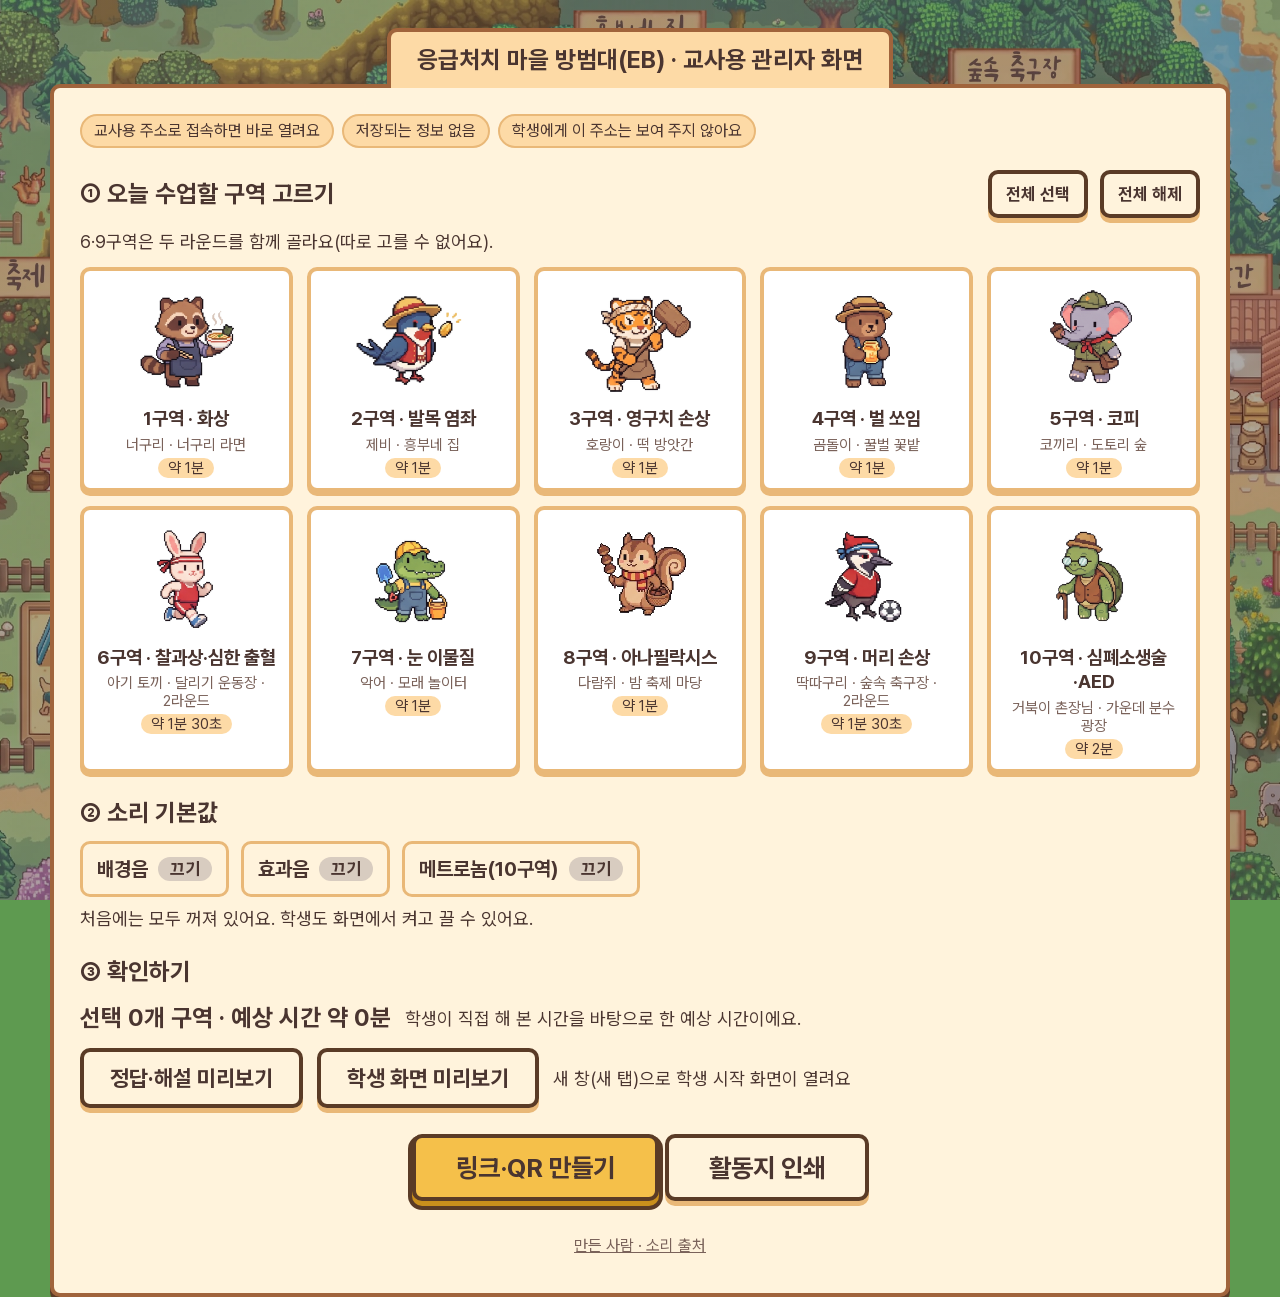
==== teacher.html @ 8a4fda2e "활동지 인쇄를 새 창에서 열도록 변경 (빈 종이로 인쇄되는 문제 수정) Co-Authored-By: Claude Opus 5.5 <noreply@anthropic.com> Clau" ====
<!doctype html>
<html lang="ko">
<head>
<meta charset="utf-8">
<meta name="viewport" content="width=device-width, initial-scale=1">
<meta name="robots" content="noindex">
<title>응급처치 마을 방범대(EB) · 교사용 관리자 화면</title>
<link rel="stylesheet" href="css/pretendard.css">
<link rel="stylesheet" href="css/common.css">
</head>
<body class="teacher-page">
<div class="teacher-wrap">
  <div class="tab-title" id="pageTitle"></div>

  <!-- 화면 1: 구역 고르기 -->
  <main class="panel teacher-panel" id="setupView">
    <div class="intro-chips" id="introChips"></div>

    <section class="section">
      <div class="section-head">
        <h2 id="zoneHead"></h2>
        <span class="grow"></span>
        <button class="btn small secondary" id="selectAll"></button>
        <button class="btn small secondary" id="clearAll"></button>
      </div>
      <p class="note" id="zoneNote" style="margin:0 0 12px"></p>
      <div class="zone-grid" id="zoneGrid"></div>
    </section>

    <section class="section">
      <div class="section-head"><h2 id="soundHead"></h2></div>
      <div class="sound-row" id="soundRow"></div>
      <p class="note" id="soundNote" style="margin:8px 0 0"></p>
    </section>

    <section class="section">
      <div class="section-head"><h2 id="checkHead"></h2></div>
      <div class="summary-box">
        <span class="big" id="summary"></span>
        <span class="note" id="timeNote"></span>
      </div>
      <div class="summary-box" style="margin-top:12px">
        <button class="btn secondary" id="answerBtn"></button>
        <button class="btn secondary" id="previewBtn"></button>
        <span class="note" id="previewNote"></span>
      </div>
    </section>

    <div class="make-row"><button class="btn" id="makeBtn"></button> <button class="btn secondary" id="sheetBtn"></button></div>
    <div class="sticky-make" id="stickyBar"><div class="sum" id="stickySum"></div><button class="btn" id="stickyMake"></button></div>
    <button class="credits-link" id="creditsBtn"></button>
  </main>

  <!-- 화면 2: 학생용 링크와 QR -->
  <main class="panel teacher-panel" id="qrView" hidden>
    <h2 id="qrTitle" style="text-align:center"></h2>
    <p class="note" id="qrGuide" style="text-align:center;margin:0 0 16px"></p>
    <div class="qr-layout">
      <div class="qr-box"><canvas id="qrCanvas" aria-label="학생용 QR 코드"></canvas></div>
      <div class="qr-side">
        <div class="panel sign" style="box-shadow:none">
          <b id="qrSettingsHead"></b>
          <div id="qrSettings" style="margin-top:4px"></div>
        </div>
        <div class="link-text" id="linkText"></div>
        <div class="btn-col">
          <button class="btn" id="copyBtn"></button>
          <button class="btn" id="bigBtn"></button>
          <button class="btn secondary" id="saveBtn"></button>
          <button class="btn secondary" id="backBtn"></button>
        </div>
        <div class="note" id="qrNote"></div>
      </div>
    </div>
    <button class="credits-link" id="creditsBtn2"></button>
  </main>
</div>

<script src="content.js"></script>
<script src="js/common.js"></script>
<script src="js/qrcode.js"></script>
<script src="js/worksheet.js?v=20261106b"></script>
<script src="js/teacher.js"></script>
</body>
</html>
---- css/pretendard.css ----
/* 프리텐다드 글꼴 (v1.3.9, SIL Open Font License – assets/fonts/Pretendard-LICENSE-OFL.txt)
   교사용 화면과 활동지에서 씁니다. 학생 게임 화면은 갈무리(css/fonts.css) 그대로입니다.
   사이트 안에 글꼴 파일을 함께 넣어 두어, 학교망에서 글꼴 사이트가 막혀도 그대로 보입니다.
   가변 글꼴이라 파일 하나로 Thin(100)~Bold(700) 굵기를 모두 쓸 수 있습니다. */
@font-face { font-family: "Pretendard Variable"; font-weight: 45 920; font-style: normal; font-display: swap; src: url('../assets/fonts/PretendardVariable.woff2') format('woff2'); }
---- css/common.css ----
/* =====================================================================
   응급처치 마을 방범대(EB) – 공통 디자인 (common.css)
   모든 화면(학생·교사)이 이 파일 하나를 함께 씁니다.
   화면마다 색·글꼴·버튼을 따로 만들지 않고, 여기 있는 것만 씁니다.
   색은 지도(map) 그림의 표지판·나무·잔디 색에서 뽑았습니다.
   글꼴: 학생 화면은 갈무리11·갈무리9 (픽셀, OFL 무료 글꼴) – css/fonts.css에서 불러옴
         교사용 화면·활동지는 프리텐다드 (OFL 무료 글꼴) – css/pretendard.css에서 불러옴
   ===================================================================== */

:root {
  /* 바탕 */
  --grass:      #8cc27a;   /* 잔디 */
  --grass-dark: #5e9a50;
  --paper:      #fff3dc;   /* 패널 안쪽 */
  --sign:       #fddaa6;   /* 지도 표지판 색 */
  --sign-dark:  #e9b878;

  /* 테두리·글자 */
  --wood:       #a0643c;   /* 표지판 나무 테두리 */
  --wood-dark:  #5a3b26;
  --ink:        #4a3530;   /* 기본 글자 (표지판 글자보다 진하게) */
  --ink-soft:   #7a625a;

  /* 상태 색 – 반드시 글자·아이콘과 함께 사용 */
  --ok:         #3f9a4e;   /* 정답 ✓ */
  --ok-bg:      #e3f4dc;
  --no:         #d9573a;   /* 오답 ✕ */
  --no-bg:      #fde4dc;
  --hint:       #3d84c6;   /* 힌트·안내 💡 */
  --hint-bg:    #e1effb;
  --gold:       #f5c04a;   /* 주요 버튼 */
  --gold-dark:  #c98f1c;

  /* 모양 */
  --line: 4px;             /* 굵은 픽셀 테두리 */
  --radius: 10px;
  --shadow: 0 5px 0 var(--wood-dark);

  /* 글꼴 */
  /* 팀 시안 글꼴: 제목·본문 모두 갈무리(픽셀, css/fonts.css). 제목·버튼·카드 이름은 굵게(700),
     작은 안내 글자는 Galmuri9. 글꼴을 못 불러오면 기기 기본 글꼴로 대신함 */
  --font-title: "Galmuri11", "Apple SD Gothic Neo", "Malgun Gothic", system-ui, sans-serif;
  --font-body:  "Galmuri11", "Apple SD Gothic Neo", "Malgun Gothic", "Noto Sans KR", system-ui, sans-serif;
  --font-small: "Galmuri9", "Galmuri11", system-ui, sans-serif;
}

* { box-sizing: border-box; }
html, body { margin: 0; height: 100%; }
body {
  background: var(--grass);
  color: var(--ink);
  font-family: var(--font-body);
  font-size: 22px;            /* 갈무리11은 11의 배수 크기에서 가장 또렷함 */
  line-height: 1.5;
  -webkit-tap-highlight-color: transparent;
  word-break: keep-all;       /* 한국어 단어 단위 줄바꿈 */
}

/* ---------- 그림: 확정 그림 그대로, 픽셀이 흐려지지 않게 ---------- */
img.pixel, .pixel img {
  image-rendering: pixelated;
  image-rendering: crisp-edges;
  -webkit-user-drag: none;
  user-select: none;
}
img { max-width: 100%; height: auto; }   /* 비율 유지 */

/* ---------- 패널 (표지판 모양) ---------- */
.panel {
  background: var(--paper);
  border: var(--line) solid var(--wood);
  border-radius: var(--radius);
  box-shadow: var(--shadow);
  padding: 16px 20px;
}
.panel.sign { background: var(--sign); }

/* ---------- 제목 ---------- */
.title, h1, h2, h3 { font-family: var(--font-title); font-weight: 700; margin: 0 0 8px; letter-spacing: 0; }
h1 { font-size: 34px; } h2 { font-size: 26px; } h3 { font-size: 22px; }

/* ---------- 버튼 ---------- */
.btn {
  font-family: var(--font-title); font-weight: 700;
  font-size: 22px;
  color: var(--ink);
  background: var(--gold);
  border: var(--line) solid var(--wood-dark);
  border-radius: var(--radius);
  box-shadow: 0 5px 0 var(--gold-dark), 0 5px 0 var(--line) var(--wood-dark);
  padding: 12px 26px;
  min-height: 60px;           /* 큰 터치 영역 */
  min-width: 60px;
  cursor: pointer;
  transition: transform .05s;
}
.btn:active { transform: translateY(4px); box-shadow: 0 1px 0 var(--gold-dark); }
.btn:disabled { opacity: .45; cursor: default; }
.btn.secondary { background: var(--paper); box-shadow: 0 5px 0 var(--sign-dark); }
.btn.small { font-size: 17px; min-height: 48px; padding: 6px 14px; }

/* ---------- 상단 미션 안내 바 ---------- */
.mission-bar {
  display: flex; align-items: center; gap: 14px;
  background: var(--sign);
  border-bottom: var(--line) solid var(--wood);
  padding: 8px 16px;
  min-height: 72px;
}
.mission-bar .who { display: flex; align-items: center; gap: 10px; }
.mission-bar .who img { width: 52px; height: 52px; object-fit: contain; }
.mission-bar .zone { font-family: var(--font-title); font-weight: 700; font-size: 22px; }
.mission-bar .todo { flex: 1; font-size: 19px; }
.step-chip {
  font-family: var(--font-title); font-size: 17px;
  background: var(--wood); color: #fff; border-radius: 999px; padding: 4px 12px;
}
.top-tools { display: flex; gap: 8px; }

/* ---------- 장소 화면 (주민 대화 · 구급가방 · O/X · 행동 선택 공통) ----------
   배경: 지도에서 그 구역 장소를 확대 (scene.js) + 살짝 어둡게
   위: 미션 안내 바 / 가운데: 문제(물품 카드·O/X 버튼·보기) / 아래: 주민·보건 대원 + 대화창 */
.scene {
  position: relative; width: 100%; height: 100vh; height: 100dvh; overflow: hidden;   /* dvh: 아이패드 사파리 주소창을 뺀 실제 높이 */
  background-color: var(--grass-dark); background-repeat: no-repeat;
  display: flex; flex-direction: column;
}
.scene-dim { position: absolute; inset: 0; background: rgba(40, 28, 20, .38); pointer-events: none; }
.scene > *:not(.scene-dim) { position: relative; }
.scene-main { flex: 1; display: flex; align-items: flex-start; justify-content: center; padding: 10px clamp(20px, 19vw, 250px) 8px; min-height: 0; overflow-y: auto; overscroll-behavior: contain; }
/* 내용이 짧으면 가운데, 화면보다 길면 위에서부터 보이고 이 칸 안에서 스크롤 (대화창 뒤로 숨지 않게) */
.scene-main > * { margin-top: auto; margin-bottom: auto; }
.scene-bottom { position: relative; padding: 0 24px 20px; }
/* 주민(왼쪽) · 보건 대원(오른쪽): 대화창 위에 서 있고, 발끝 기준·같은 배율 */
.actors { position: absolute; left: 24px; right: 24px; bottom: calc(100% - 22px); display: flex; justify-content: space-between; align-items: flex-end; pointer-events: none; }
.actor { display: flex; flex-direction: column; align-items: flex-start; gap: 6px; }
.actor.right { align-items: flex-end; }
.actor img { display: block; }

/* 문제를 올려놓는 반투명 판 */
.board { background: rgba(255, 243, 220, .93); border: var(--line) solid var(--wood); border-radius: var(--radius); box-shadow: var(--shadow); padding: 16px 18px; }

/* ---------- 말풍선 ---------- */
.bubble {
  position: relative; background: #fff;
  border: 3px solid var(--wood-dark); border-radius: 14px;
  padding: 10px 16px; font-size: 19px; max-width: 230px;
}
.bubble::after {
  content: ""; position: absolute; left: 32px; bottom: -14px;
  border: 7px solid transparent; border-top-color: var(--wood-dark);
}

/* ---------- 대화창 (화면 아래) ---------- */
.dialog { position: relative; padding-top: 26px; }
.dialog .nametag {
  position: absolute; top: -14px; left: 18px;
  font-family: var(--font-title); font-size: 19px;
  background: var(--wood); color: #fff;
  border: 3px solid var(--wood-dark); border-radius: 8px; padding: 2px 14px;
}
.dialog .line { font-size: 22px; line-height: 1.6; min-height: 66px; }
.dialog .next { position: absolute; right: 16px; bottom: 8px; font-size: 16px; color: var(--ink-soft); animation: blink 1s steps(2) infinite; }
@keyframes blink { 50% { opacity: 0; } }

/* ---------- 물품 카드 ---------- */
.item-grid { display: grid; grid-template-columns: repeat(3, 1fr); gap: 14px; }
.item-card {
  position: relative;
  display: flex; flex-direction: column; align-items: center; justify-content: center; gap: 6px;
  background: #fff; border: var(--line) solid var(--sign-dark); border-radius: var(--radius);
  box-shadow: 0 4px 0 var(--sign-dark);
  padding: 10px 8px; min-height: 150px; cursor: pointer;
  font-size: 22px; font-weight: 700; text-align: center;
}
.item-card img { height: 78px; width: auto; }
/* 고른 물품: 카드와 개수를 빨간색으로 눈에 띄게 */
.bag-count { font-family: var(--font-title); font-weight: 700; text-align: right; margin-bottom: 8px; }
.bag-count.on { color: #D32F2F; font-size: 1.2em; }
.item-card.picked { border-color: #D32F2F; box-shadow: 0 4px 0 #D32F2F; background: #FDE7E7; color: #B71C1C; }
.item-card.picked::before {
  content: "✓ 담았어요"; position: absolute; top: -12px; right: -8px;
  font-family: var(--font-title); font-size: 14px; color: #fff;
  background: #D32F2F; border: 2px solid var(--wood-dark); border-radius: 8px; padding: 1px 8px;
}

/* ---------- 결과 표시: 색 + 아이콘 + 글자 ---------- */
.result { border-radius: var(--radius); padding: 10px 14px; border: 3px solid; display: flex; gap: 10px; align-items: flex-start; }
.result .icon { font-family: var(--font-title); font-size: 22px; line-height: 1.2; flex: none; }
.result.ok   { background: var(--ok-bg);   border-color: var(--ok); }
.result.ok .icon { color: var(--ok); }
.result.no   { background: var(--no-bg);   border-color: var(--no); }
.result.no .icon { color: var(--no); }
.result.hint { background: var(--hint-bg); border-color: var(--hint); }
.result.hint .icon { color: var(--hint); }

/* ---------- O/X 버튼 ---------- */
.ox { display: flex; gap: 24px; justify-content: center; }
.ox .btn { font-family: var(--font-title); font-size: 64px; width: 160px; height: 140px; line-height: 1; }
.ox .btn.o { background: #e3f4dc; box-shadow: 0 6px 0 var(--ok); }
.ox .btn.x { background: #fde4dc; box-shadow: 0 6px 0 var(--no); }

/* ---------- 팝업 ---------- */
.overlay { position: fixed; inset: 0; background: rgba(40, 28, 20, .55); display: flex; align-items: center; justify-content: center; z-index: 50; }
.popup { width: min(560px, 92vw); text-align: center; }
.popup .actions { display: flex; gap: 12px; justify-content: center; margin-top: 14px; }

/* ---------- 작은 화면(휴대폰 세로) 대응 ---------- */
@media (max-width: 700px) {
  body { font-size: 18px; }
  .item-grid { grid-template-columns: repeat(2, 1fr); }
  .stage .actor { height: 150px; }
  .mission-bar { flex-wrap: wrap; }
}

/* 작은 안내 글자 (Galmuri9) */
.note, .helpline, .dialog .next { font-family: var(--font-small); font-size: 18px; }

/* O/X 버튼 기호: 갈무리 글꼴의 ◯ 와 × 사용 (영문 O는 숫자 0처럼 보여서). × 가 작게 그려져 조금 키움 */
.ox .btn.x { font-size: 96px; }

/* ---------- 팝업 안쪽 · 잠깐 안내 ---------- */
.popup.wide { width: min(900px, 94vw); text-align: left; }
.popup .popup-body { max-height: 62vh; overflow-y: auto; }
.popup h2 { text-align: center; }
.toast {
  position: fixed; left: 50%; bottom: 40px; transform: translateX(-50%); z-index: 80;
  background: var(--wood-dark); color: #fff; font-family: var(--font-title); font-weight: 700;
  padding: 12px 22px; border-radius: var(--radius); box-shadow: var(--shadow);
}

/* ---------- 켜기/끄기 버튼 (소리 설정) ---------- */
.switch {
  display: inline-flex; align-items: center; gap: 10px;
  font-family: var(--font-title); font-weight: 700; font-size: 20px; color: var(--ink);
  background: var(--paper); border: 3px solid var(--sign-dark); border-radius: var(--radius);
  padding: 8px 14px; min-height: 56px; cursor: pointer;
}
.switch .state { border-radius: 999px; padding: 2px 12px; font-size: 17px; background: #d8ccc0; color: var(--ink); }
.switch[aria-pressed="true"] { border-color: var(--ok); background: var(--ok-bg); }
.switch[aria-pressed="true"] .state { background: var(--ok); color: #fff; }

/* =====================================================================
   교사용 관리자 화면
   ===================================================================== */
/* 교사용 화면·활동지 글꼴: 프리텐다드. 이 페이지 안의 팝업·QR 화면까지 모두 적용됨 */
.teacher-page {
  --font-title: "Pretendard Variable", "Apple SD Gothic Neo", "Malgun Gothic", "Noto Sans KR", system-ui, sans-serif;
  --font-body:  var(--font-title);
  --font-small: var(--font-title);
}
.teacher-page { min-height: 100vh; padding: 28px 20px 40px; background: var(--grass-dark); position: relative; }
/* 지도 배경을 화면에 고정 (태블릿에서도 동작하도록 고정 층으로) + 살짝 어둡게 */
.teacher-page::before { content: ""; position: fixed; inset: 0; background: linear-gradient(rgba(40, 28, 20, .38), rgba(40, 28, 20, .38)), url(../assets/map/map.webp) center / cover; }
.teacher-wrap { position: relative; max-width: 1180px; margin: 0 auto; }
.tab-title {
  display: table; margin: 0 auto -4px; position: relative; z-index: 1;
  font-family: var(--font-title); font-weight: 700; font-size: 24px;
  background: var(--sign); border: var(--line) solid var(--wood); border-bottom: 0;
  border-radius: var(--radius) var(--radius) 0 0; padding: 10px 26px;
}
.teacher-panel { padding: 22px 26px 26px; }
.intro-chips { display: flex; flex-wrap: wrap; gap: 8px; margin: 4px 0 4px; }
.chip { font-family: var(--font-small); font-size: 16px; background: var(--sign); border: 2px solid var(--sign-dark); border-radius: 999px; padding: 3px 12px; }
.section { margin-top: 22px; }
.section-head { display: flex; align-items: center; gap: 12px; flex-wrap: wrap; margin-bottom: 10px; }
.section-head h2 { margin: 0; font-size: 24px; }
.section-head .grow { flex: 1; }

/* 구역 선택 카드 10장 */
.zone-grid { display: grid; grid-template-columns: repeat(5, 1fr); gap: 14px; }
.zone-card {
  position: relative; display: flex; flex-direction: column; align-items: center; gap: 4px;
  background: #fff; border: var(--line) solid var(--sign-dark); border-radius: var(--radius);
  box-shadow: 0 4px 0 var(--sign-dark); padding: 12px 8px 10px; cursor: pointer;
  font-family: inherit; color: var(--ink); text-align: center;
}
.zone-card .pic { height: 120px; display: flex; align-items: flex-end; }
.zone-card .pic img { height: 100%; width: auto; }
.zone-card .zname { font-family: var(--font-title); font-weight: 700; font-size: 19px; line-height: 1.3; }
.zone-card .zplace { font-family: var(--font-small); font-size: 15px; color: var(--ink-soft); }
.zone-card .ztime { font-family: var(--font-small); font-size: 15px; background: var(--sign); border-radius: 999px; padding: 1px 10px; }
.zone-card[aria-pressed="true"] { border-color: var(--ok); box-shadow: 0 4px 0 var(--ok); background: var(--ok-bg); }
.zone-card[aria-pressed="true"]::before {
  content: "✓ 선택"; position: absolute; top: -12px; right: -6px;
  font-family: var(--font-title); font-weight: 700; font-size: 14px; color: #fff;
  background: var(--ok); border: 2px solid var(--wood-dark); border-radius: 8px; padding: 1px 8px;
}
.sound-row { display: flex; gap: 12px; flex-wrap: wrap; }
.summary-box { display: flex; align-items: center; gap: 14px; flex-wrap: wrap; }
.summary-box .big { font-family: var(--font-title); font-weight: 700; font-size: 24px; }
.make-row { text-align: center; margin-top: 26px; }
.make-row .btn { font-size: 26px; padding: 14px 40px; }
.credits-link { display: block; margin: 22px auto 0; background: none; border: 0; font-family: var(--font-small); font-size: 16px; color: var(--ink-soft); text-decoration: underline; cursor: pointer; min-height: 44px; }

/* 정답·해설 미리보기 */
.answer-zone { border-top: 3px dashed var(--sign-dark); padding: 12px 0; }
.answer-zone h3 { font-size: 20px; }
.answer-zone dl { margin: 0; display: grid; grid-template-columns: 170px 1fr; gap: 4px 12px; font-size: 18px; }
.answer-zone dt { font-family: var(--font-title); font-weight: 700; color: var(--wood); }
.answer-zone dd { margin: 0; }

/* 링크·QR */
.qr-layout { display: flex; gap: 28px; align-items: flex-start; flex-wrap: wrap; }
.qr-box { background: #fff; border: var(--line) solid var(--wood); border-radius: var(--radius); padding: 14px; }
.qr-box canvas { display: block; image-rendering: pixelated; }
.qr-side { flex: 1; min-width: 320px; display: flex; flex-direction: column; gap: 12px; }
.link-text { font-family: var(--font-small); font-size: 15px; word-break: break-all; background: #fff; border: 2px solid var(--sign-dark); border-radius: 8px; padding: 8px 10px; user-select: all; }
.btn-col { display: flex; flex-direction: column; gap: 12px; align-items: stretch; }
.qr-full { position: fixed; inset: 0; z-index: 90; background: #fff; display: flex; flex-direction: column; align-items: center; justify-content: center; gap: 2vh; cursor: pointer; }
.qr-full .big-text { font-family: var(--font-title); font-weight: 700; font-size: clamp(28px, 4vw, 52px); }
.qr-full canvas { image-rendering: pixelated; }
.qr-full .close-note { font-family: var(--font-small); font-size: 18px; color: var(--ink-soft); }

@media (max-width: 1000px) { .zone-grid { grid-template-columns: repeat(3, 1fr); } }
@media (max-width: 640px)  { .zone-grid { grid-template-columns: repeat(2, 1fr); } .answer-zone dl { grid-template-columns: 1fr; } }

/* =====================================================================
   학생 화면 – 마을 지도
   ===================================================================== */
.screen[hidden] { display: none !important; }
.village { position: fixed; inset: 0; overflow: hidden; background: var(--grass-dark); touch-action: none; user-select: none; }
.world { position: absolute; left: 0; top: 0; transform-origin: 0 0; background: url(../assets/map/map.webp) 0 0 / 100% 100% no-repeat; }
.npc { position: absolute; transform: translate(-50%, -100%); display: flex; flex-direction: column; align-items: center; pointer-events: none; }
.npc img { display: block; }
.marker {
  font-family: var(--font-title); font-weight: 700; font-size: 20px; line-height: 1;
  border: 3px solid var(--wood-dark); border-radius: 10px; padding: 4px 9px; margin-bottom: 4px; background: #fff;
}
.marker.need { background: var(--gold); font-size: 26px; animation: bob 1s ease-in-out infinite; pointer-events: auto; cursor: pointer; position: relative; }
.marker.need::after { content: ""; position: absolute; inset: -14px; }   /* 손가락으로 누르기 쉽게 누르는 자리를 넓힘 */
.marker.done { background: var(--ok); color: #fff; }
.marker.lock { background: #d8ccc0; font-size: 16px; }
@keyframes bob { 50% { transform: translateY(-6px); } }
.npc-name { font-family: var(--font-small); font-size: 15px; background: rgba(255, 243, 220, .92); border: 2px solid var(--wood); border-radius: 6px; padding: 0 6px; margin-top: 2px; white-space: nowrap; }
.player-sprite { position: absolute; width: 112px; height: 150px; transform: translate(-50%, -100%); background: url(../assets/player/player_walk.png?v=20261106) 0 0 / 448px 600px no-repeat; image-rendering: pixelated; pointer-events: none; }

.hud { position: absolute; z-index: 5; }
.hud.top-left { left: 14px; top: 14px; display: flex; gap: 8px; }
.badge-slots { position: absolute; z-index: 5; left: 14px; top: 188px; width: 200px; display: grid; grid-template-columns: repeat(5, 1fr); gap: 3px; padding: 5px; background: rgba(255, 243, 220, .92); border: 3px solid var(--wood); border-radius: 8px; }
.badge-slot { aspect-ratio: 1; padding: 0; border: 0; background: none; cursor: pointer; }
.badge-slot img { width: 100%; height: 100%; object-fit: contain; display: block; filter: grayscale(1); opacity: .55; }
.badge-slot.done img { filter: none; opacity: 1; }
.hud.top-right { right: 14px; top: 14px; display: flex; gap: 8px; }
.hud.bottom { left: 0; right: 0; bottom: 18px; display: flex; justify-content: center; pointer-events: none; }
.hud.bottom .btn { pointer-events: auto; font-size: 26px; padding: 14px 34px; }
.hud.bottom-left { left: 14px; bottom: 14px; }
.hud .panel { padding: 8px 14px; font-family: var(--font-title); font-weight: 700; }
.quick-list { display: flex; flex-direction: column; gap: 10px; }
.quick-list .btn { display: flex; align-items: center; gap: 12px; text-align: left; font-size: 19px; }
.quick-list .btn img { height: 48px; width: auto; }
.quick-list .btn .done-tag { margin-left: auto; color: var(--ok); }

/* =====================================================================
   학생 화면 – 미션
   ===================================================================== */
.mission-bar .who img { height: 52px; width: auto; }
.board.scroll { max-height: 100%; overflow-y: auto; }
.choices { display: grid; grid-template-columns: 1fr 1fr; gap: 12px; width: 100%; }
.choice {
  display: flex; align-items: center; gap: 10px; text-align: left;
  font-family: var(--font-body); font-size: 20px; font-weight: 700; color: var(--ink); line-height: 1.4;
  background: #fff; border: var(--line) solid var(--sign-dark); border-radius: var(--radius); box-shadow: 0 4px 0 var(--sign-dark);
  padding: 12px 14px; min-height: 84px; cursor: pointer;
}
.choice .num { font-family: var(--font-title); font-size: 24px; flex: none; }
.choice.wrong { border-color: var(--no); background: var(--no-bg); box-shadow: 0 4px 0 var(--no); }
.choice.wrong .num::after { content: " ✕"; color: var(--no); }
.choice.right { border-color: var(--ok); background: var(--ok-bg); box-shadow: 0 4px 0 var(--ok); }
.choice.right .num::after { content: " ✓"; color: var(--ok); }
.choice:disabled { cursor: default; }
.answer-list { display: flex; flex-direction: column; gap: 8px; }
.answer-list h3 { margin: 6px 0 2px; font-size: 20px; }
.answer-row { display: flex; gap: 12px; align-items: center; }
.answer-row img { height: 52px; width: 70px; object-fit: contain; flex: none; }
.answer-row .name { font-family: var(--font-title); font-weight: 700; }
.answer-row .fb { font-size: 18px; }
.dialog .row { display: flex; align-items: flex-end; gap: 16px; }
.dialog .row .grow { flex: 1; min-width: 0; }
.dialog .buttons { display: flex; gap: 12px; flex-wrap: wrap; margin-top: 8px; }
.dialog.clickable { cursor: pointer; }
.big-title { font-family: var(--font-title); font-weight: 700; font-size: 33px; text-align: center; margin: 0 0 6px; }
.notebook {
  background: #fffdf4 repeating-linear-gradient(transparent 0 43px, #e9dcc2 43px 44px);
  border: var(--line) solid var(--wood); border-left: 14px solid var(--no); border-radius: var(--radius); box-shadow: var(--shadow);
  padding: 16px 22px; width: 100%; max-height: 100%; overflow-y: auto;
}
.notebook ol { margin: 4px 0; padding: 0; list-style: none; }
.notebook li { line-height: 44px; font-size: 20px; }
.notebook .sub { font-family: var(--font-title); font-weight: 700; color: var(--wood); margin-top: 6px; }
.notebook .danger { color: #C62828; font-weight: 700; text-decoration: underline; text-underline-offset: 3px; }
.notebook .foot { color: var(--no); font-weight: 700; line-height: 44px; }
.complete-box { display: flex; flex-direction: column; align-items: center; gap: 6px; }
.complete-box .badge { height: min(300px, 36vh); width: auto; }
.badge-row { display: flex; flex-wrap: wrap; gap: 10px; justify-content: center; }
.badge-row img { height: 120px; width: auto; }
.speech { position: absolute; bottom: 100%; left: 0; margin-bottom: 8px; }
.actor { position: relative; }
.actor.right .speech { left: auto; right: 0; }
.actor.right .speech.bubble::after { left: auto; right: 32px; }

@media (max-width: 900px) {
  .scene-main { padding: 10px 14px 0; }
  .choices { grid-template-columns: 1fr; }
  .choice { min-height: 60px; font-size: 18px; }
}

/* 휴대폰 세로 화면 (웹 대응만 – 수업은 태블릿·PC 우선) */
@media (max-width: 700px) {
  .scene { height: 100dvh; }
  .scene-main { padding: 8px 10px 0; overflow-y: auto; align-items: flex-start; }
  .mission-bar { gap: 6px; padding: 6px 8px; min-height: 0; }
  .mission-bar .todo { display: none; }
  .mission-bar .zone { font-size: 17px; }
  .actor { transform: scale(.5); transform-origin: bottom left; }
  .actor.right { transform-origin: bottom right; }
  .speech { display: none; }
  .dialog .row { flex-direction: column; align-items: stretch; }
  .dialog .line { font-size: 19px; }
  .item-card { min-height: 110px; font-size: 18px; }
  .item-card img { height: 54px; }
  .ox .btn { width: 120px; height: 110px; font-size: 52px; }
  .hud.bottom-left { display: none; }
}

/* =====================================================================
   10구역 심폐소생술·AED
   ===================================================================== */
.cpr-figure { position: relative; display: inline-block; flex: none; }
.cpr-figure > img:first-child { height: 100%; width: auto; display: block; }
.zone-hi { position: absolute; border: 4px solid var(--no); background: rgba(217, 87, 58, .25); border-radius: 8px; }
.hand-dot { position: absolute; width: 22px; height: 22px; margin: -11px 0 0 -11px; border-radius: 50%; background: var(--no); border: 3px solid #fff; box-shadow: 0 0 0 3px var(--no); }
.method-list { display: grid; grid-template-columns: auto 1fr; gap: 6px 14px; margin: 0; font-size: 20px; }
.method-list dt { font-family: var(--font-title); font-weight: 700; color: var(--wood); }
.method-list dd { margin: 0; }

/* 리듬 트레이너 */
.rhythm { width: 100%; display: flex; flex-direction: column; align-items: center; gap: 10px; }
.rhythm-top { background: rgba(255, 243, 220, .93); border: 2px solid var(--wood); border-radius: 8px; padding: 4px 12px; text-align: center; }
.rhythm-body { display: flex; gap: 18px; align-items: center; }
/* 가슴 압박 장면 (cpr_press 그림 한 장) */
.press-scene .presser { transform-origin: 50% 100%; }
/* 누를 때마다 살짝 눌렸다 올라옴 + 손 위치에 '꾹' 표시 (누르는 시늉) */
.presser.down { animation: press .22s ease-out; }
@keyframes press { 45% { transform: translateY(2.5%) scaleY(.975); } }
.press-ring { position: absolute; width: 18%; aspect-ratio: 1; transform: translate(-50%, -50%) scale(.3); border: 5px solid var(--gold); border-radius: 50%; opacity: 0; pointer-events: none; }
.press-ring.down { animation: ring .35s ease-out; }
@keyframes ring { 0% { opacity: 1; transform: translate(-50%, -50%) scale(.3); } 100% { opacity: 0; transform: translate(-50%, -50%) scale(1.1); } }
.rhythm-panel { display: flex; flex-direction: column; align-items: center; gap: 6px; min-width: 420px; }
.beat { width: 64px; height: 64px; border-radius: 50%; border: 4px solid var(--wood-dark); background: var(--paper); }
.beat.on { animation: beat .35s ease-out; }
@keyframes beat { 0% { background: var(--gold); transform: scale(1.2); } 100% { background: var(--paper); transform: scale(1); } }
.counters { display: flex; gap: 18px; white-space: nowrap; font-family: var(--font-title); font-weight: 700; font-size: 24px; }
.judge { font-family: var(--font-title); font-weight: 700; font-size: 22px; min-height: 33px; text-align: center; }
.judge.good { color: var(--ok); }
.judge.bad { color: var(--no); }
.press-btn { font-size: 30px; padding: 16px 70px; touch-action: manipulation; }

/* AED 본체 버튼(그림 위 투명 단추) · 패드 */
.aed-btn { position: absolute; aspect-ratio: 1; transform: translate(-50%, -50%); border-radius: 50%; border: 0; background: transparent; cursor: pointer; padding: 0; }
.aed-btn.glow:not(:disabled) { box-shadow: 0 0 0 5px #fff, 0 0 0 9px var(--gold); animation: glow 1s ease-in-out infinite; }
@keyframes glow { 50% { box-shadow: 0 0 0 5px #fff, 0 0 0 14px var(--gold); } }
.aed-voice { font-family: var(--font-title); font-weight: 700; background: #222; color: #9ff59f; border-radius: 8px; padding: 8px 14px; max-width: 640px; text-align: center; }
.pad-tray { display: flex; flex-direction: column; gap: 14px; align-items: center; }
.pad { background: none; border: 3px dashed transparent; border-radius: 10px; padding: 4px; cursor: grab; touch-action: none; position: relative; z-index: 3; }
.pad img { height: min(130px, 17vh); width: auto; display: block; pointer-events: none; }
.pad.selected { border-color: var(--hint); background: var(--hint-bg); }
.pad.dragging { cursor: grabbing; z-index: 20; }
.pad-stuck { position: absolute; height: 17%; width: auto; transform: translate(-50%, -50%); pointer-events: none; }
/* 가로로 붙이는 패드: 그림은 그대로 두고 90도 돌림 (크기는 그림 폭 기준이라 휴대폰에서도 같은 비율) */
.pad-stuck.sideways { height: auto; width: 15.6%; transform: translate(-50%, -50%) rotate(90deg); }
.zone-flash { position: absolute; border-radius: 8px; pointer-events: none; }
.zone-flash.on { border: 3px dashed var(--ok); animation: softflash 1.2s ease-in-out infinite; }
@keyframes softflash { 50% { background: rgba(63, 154, 78, .28); } }

/* 마을의 응급처치 수첩 목록 (배지 카드) */
.nb-grid { display: grid; grid-template-columns: repeat(auto-fill, minmax(150px, 1fr)); gap: 12px; }
.nb-card { display: flex; flex-direction: column; align-items: center; gap: 4px; padding: 10px 6px; border-radius: var(--radius); border: var(--line) solid var(--sign-dark); background: #fff; font-family: var(--font-title); font-weight: 700; font-size: 17px; color: var(--ink); text-align: center; }
.nb-card.done { cursor: pointer; box-shadow: 0 4px 0 var(--sign-dark); }
.nb-card.done:active { transform: translateY(3px); }
.nb-card img { height: 120px; width: auto; }
.nb-card.locked { background: var(--paper); border-style: dashed; }
.nb-q { height: 120px; display: flex; align-items: center; justify-content: center; font-size: 56px; color: var(--sign-dark); }

/* 10구역 3지선다: 보기 칸을 촘촘하게 (설명이 한 화면에 들어오게) */
.choices.compact { gap: 8px; }
.choices.compact .choice { min-height: 0; padding: 8px 12px; font-size: 19px; }

/* 리듬 연습 안내: 옆으로 넓은 글상자 한 장 (아이패드에서도 한 화면에) */
.rhythm-guide { width: 100%; max-width: 900px; display: flex; flex-direction: column; gap: 10px; }
.rg-row { display: flex; gap: 16px; align-items: center; }
.rg-text { flex: 1; display: flex; flex-direction: column; gap: 6px; }

/* 말풍선이 가운데 글상자를 가리지 않게 화면 너비에 맞춰 폭 제한 */
.speech.bubble { max-width: min(230px, 17vw); }

/* 사파리(아이패드)에서 버튼 글씨가 파랗게 나오지 않게 */
button { color: var(--ink); }
.item-card, .choice, .zone-card, .nb-card, .switch { color: var(--ink); }

/* 세로가 짧은 태블릿 가로 화면 (아이패드 10세대·갤럭시탭 등 – 브라우저 주소창을 빼면 세로 약 650~760px) */
@media (max-height: 780px) {
  body { font-size: 20px; }
  .mission-bar { min-height: 56px; padding: 5px 14px; }
  .mission-bar .who img { height: 42px; }
  .mission-bar .zone { font-size: 20px; }
  .btn { min-height: 52px; padding: 8px 20px; font-size: 20px; }
  .btn.small { min-height: 44px; font-size: 16px; }
  .item-grid { gap: 10px; }
  .item-card { min-height: 112px; padding: 6px; font-size: 20px; }
  .item-card img { height: 58px; }
  .dialog { padding-top: 22px; padding-bottom: 10px; }
  .dialog .line { font-size: 20px; }
  .scene-bottom { padding-bottom: 12px; }
  .ox .btn { height: 112px; width: 140px; }
  .choice { min-height: 64px; padding: 8px 12px; font-size: 19px; }
  .board { padding: 12px 14px; }
  .notebook li { line-height: 38px; font-size: 19px; }
}

/* =====================================================================
   스마트폰 세로 화면 (성과공유회용) – 그림·색·글꼴은 그대로, 배치만 세로로
   ===================================================================== */
@media (max-width: 600px) and (orientation: portrait) {
  body { font-size: 17px; }
  /* 위쪽 안내 바: 한 줄 */
  .mission-bar { flex-wrap: nowrap; gap: 6px; padding: 6px 8px; min-height: 0; }
  .mission-bar .who { gap: 6px; min-width: 0; flex: 1; }
  .mission-bar .who img { height: 30px; }
  .mission-bar .zone { font-size: 16px; white-space: nowrap; overflow: hidden; text-overflow: ellipsis; }
  .mission-bar .todo { display: none; }
  .step-chip { font-size: 13px; padding: 2px 8px; white-space: nowrap; }
  .top-tools { gap: 4px; flex: none; }
  .top-tools .btn.small { min-height: 38px; min-width: 0; padding: 2px 8px; font-size: 13px; }

  /* 가운데 문제 칸 */
  .scene-main { padding: 8px 10px 4px; align-items: flex-start; }
  .board { padding: 10px; }
  .item-grid { grid-template-columns: repeat(2, 1fr); gap: 8px; }
  .item-card { min-height: 92px; font-size: 16px; padding: 6px 4px; }
  .item-card img { height: 46px; }
  .choices { grid-template-columns: 1fr; gap: 8px; }
  .choice { min-height: 0; font-size: 16px; padding: 8px 10px; }
  .ox { gap: 16px; }
  .ox .btn { width: 120px; height: 104px; font-size: 52px; }
  .ox .btn.x { font-size: 78px; }
  .result { padding: 8px 10px; font-size: 16px; }
  .answer-row img { height: 40px; width: 52px; }

  /* 아래: 주민·보건 대원은 대화창 바로 위에 작게 한 줄로 (글상자를 가리지 않게) */
  .scene-bottom { display: flex; flex-direction: column; padding: 0 8px 8px; }
  .actors { position: static; display: flex; justify-content: space-between; align-items: flex-end; height: 84px; margin: 0 6px -6px; }
  .actor, .actor.right { transform: none; }
  .actor img { height: auto !important; max-height: 84px; width: auto; }
  .speech { display: none; }
  .dialog { padding-top: 20px; padding-bottom: 8px; }
  .dialog .nametag { font-size: 15px; top: -12px; }
  .dialog .line { font-size: 17px; line-height: 1.5; }
  .dialog .row { flex-direction: column; align-items: stretch; gap: 8px; }
  .dialog .buttons .btn, .dialog #mAction .btn { width: 100%; }
  .btn { min-height: 48px; font-size: 18px; padding: 8px 14px; }
  .note, .helpline { font-size: 14px; }

  /* 수첩·미션 완료 */
  .notebook { padding: 10px 12px; border-left-width: 8px; }
  .notebook li { line-height: 1.6; font-size: 16px; margin-bottom: 4px; }
  .complete-box .badge { height: min(200px, 26vh); }
  .big-title { font-size: 24px; }

  /* 10구역: 옆으로 놓던 것을 위아래로, 그림은 화면에 맞게 */
  .cpr-row { flex-direction: column !important; gap: 10px !important; width: 100%; }
  .notebook.cpr-row { align-items: center !important; }
  .cpr-figure { height: auto !important; max-width: 100%; }
  .cpr-figure > img:first-child { height: auto; max-height: 30vh; max-width: 100%; }
  .press-scene > img { max-height: 24vh !important; }
  .rg-row { flex-direction: column; gap: 6px; }
  .rhythm-body { flex-direction: column; gap: 8px; }
  .rhythm-panel { min-width: 0; width: 100%; }
  .counters { font-size: 19px; }
  .judge { font-size: 18px; }
  .press-btn { width: 100%; font-size: 26px; padding: 14px; }
  .method-list { font-size: 15px; }
  .pad-tray { flex-direction: row; justify-content: center; }
  .pad img { height: min(96px, 13vh); }
  .aed-voice { font-size: 15px; }

  /* 마을 위쪽 버튼 */
  .hud.top-right { gap: 4px; }
  .hud.top-right .btn.small { min-height: 40px; font-size: 13px; padding: 2px 8px; }
  .hud .panel { padding: 4px 8px; font-size: 14px; }
  .popup.wide { width: 94vw; }
  .nb-grid { grid-template-columns: repeat(2, 1fr); }
  .nb-card img, .nb-q { height: 90px; }
}

/* 휴대폰을 가로로 돌렸을 때: 세로로 돌려 달라는 안내 */
.rotate-hint { display: none; }
@media (orientation: landscape) and (max-height: 480px) {
  .rotate-hint { display: flex; position: fixed; inset: 0; z-index: 200; background: var(--paper); flex-direction: column; align-items: center; justify-content: center; gap: 10px; font-family: var(--font-title); font-weight: 700; font-size: 22px; color: var(--ink); text-align: center; }
  .rotate-hint .big { font-size: 48px; }
}

/* 가상 조이스틱 (터치 화면) */
.joystick { position: absolute; z-index: 6; left: 18px; bottom: 18px; width: 128px; height: 128px; border-radius: 50%;
  background: rgba(255, 243, 220, .55); border: 4px solid rgba(90, 59, 38, .7); touch-action: none; }
.joystick .knob { position: absolute; left: 50%; top: 50%; width: 56px; height: 56px; margin: -28px 0 0 -28px; border-radius: 50%;
  background: var(--gold); border: 4px solid var(--wood-dark); box-shadow: 0 3px 0 var(--gold-dark); pointer-events: none; }
.village.touch .hud.bottom-left { display: none; }
/* 미니맵 (지도 그림 그대로 작게) */
.minimap { position: absolute; z-index: 6; left: 14px; top: 64px; width: 200px; aspect-ratio: 2752 / 1536;
  background: url(../assets/map/map.webp) 0 0 / 100% 100%; border: 3px solid var(--wood-dark); border-radius: 8px; box-shadow: var(--shadow); cursor: pointer; transition: width .15s; }
.minimap.big { width: min(560px, 90vw); z-index: 7; }
.mm-npc, .mm-me { position: absolute; transform: translate(-50%, -50%); border-radius: 50%; pointer-events: none; }
.mm-npc { width: 10px; height: 10px; border: 2px solid #fff; }
.mm-npc.need { background: var(--gold); box-shadow: 0 0 0 2px var(--wood-dark); }
.mm-npc.done { background: var(--ok); }
.mm-npc.lock { background: #9a8f86; width: 7px; height: 7px; }
.mm-me { width: 12px; height: 12px; background: var(--no); border: 2px solid #fff; box-shadow: 0 0 0 2px var(--no); animation: blink 1s steps(2) infinite; }

@media (max-width: 600px) and (orientation: portrait) {
  .mission-bar:has(.step-chip:not([hidden])) .zone { display: none; }   /* 단계 표시가 있을 때는 이름 대신 그림만 */
  .hud.top-left { top: 76px; }
  .minimap { top: 116px; width: 130px; }
  .badge-slots { top: 196px; width: 150px; }
  .minimap.big { width: 90vw; }
  .hud.bottom { bottom: 158px; }
  .hud.bottom .btn { font-size: 20px; padding: 10px 20px; }
  .joystick { width: 118px; height: 118px; }
  .rhythm-top { font-size: 13px; padding: 2px 8px; }
  .beat { width: 40px; height: 40px; }
  .press-scene > img { max-height: 18vh !important; }
  .rhythm { gap: 6px; }
}
@media (max-width: 600px) and (orientation: portrait) {
  /* 리듬 연습 중에는 [누르기!] 버튼이 꼭 보이게 아래 캐릭터 줄을 숨김 */
  #mission:has(.rhythm) .actors, #mission:has(.rhythm-guide) .actors { display: none; }
}
/* 교사용 화면 – 휴대폰 */
@media (max-width: 600px) {
  .teacher-page { padding: 14px 10px 30px; }
  .teacher-panel { padding: 16px 14px 18px; }
  .qr-layout { gap: 16px; }
  .qr-box { max-width: 100%; box-sizing: border-box; margin: 0 auto; }
  .qr-box canvas { width: 100%; height: auto; max-width: 100%; }
  .qr-layout > * { min-width: 0; max-width: 100%; }
  .overlay canvas, .qr-full canvas { max-width: 86vw; height: auto; }
  .qr-full .big-text { text-align: center; padding: 0 16px; font-size: 26px; }
  .overlay { text-align: center; padding: 12px; }
  .zone-card .pic { height: 84px; }
  .zone-card .zname { font-size: 17px; }
}
/* 교사용 화면 – 휴대폰 아래 [링크·QR 만들기] 띠 (PC·태블릿에서는 숨김) */
.sticky-make { display: none; }
@media (max-width: 600px) {
  .sticky-make { position: fixed; left: 0; right: 0; bottom: 0; z-index: 40; display: flex; align-items: center; gap: 10px;
    padding: 10px 12px calc(10px + env(safe-area-inset-bottom)); background: var(--paper); color: var(--ink);
    border-top: var(--line) solid var(--wood); box-shadow: 0 -4px 0 rgba(0,0,0,.15); }
  .sticky-make .sum { flex: 1; font-family: var(--font-small); font-size: 15px; line-height: 1.35; }
  .sticky-make .sum b { font-family: var(--font-title); font-size: 17px; }
  .sticky-make .btn { white-space: nowrap; }
  .teacher-page:has(#setupView:not([hidden])) { padding-bottom: 96px; }
}

/* 학생 시작 화면 – 팀 첫화면 그림
   PC·태블릿(가로): 그림을 화면 가득 배경으로, 글자 제목·캐릭터는 숨김
   휴대폰 세로: 마을 지도(장소 확대) 위에 첫화면 그림을 작게 띄우고, 보건소장·보건 대원 표시 */
.sr-only { position: absolute; width: 1px; height: 1px; overflow: hidden; clip: rect(0 0 0 0); white-space: nowrap; }
.title-card { display: none; }
@media (orientation: landscape) {
  .title-art { background: #6aa456 url(../assets/title/title_screen_small.webp) center 30% / cover no-repeat !important; }
  .title-art .title-actors { display: none; }
  .title-art .dialog { max-width: 920px; margin: 0 auto; }
}
@media (orientation: landscape) and (min-width: 1400px), (orientation: landscape) and (min-resolution: 2dppx) and (min-width: 900px) {
  .title-art { background-image: url(../assets/title/title_screen.webp) !important; }
}
@media (orientation: portrait) {
  .title-art .scene-main { justify-content: flex-start; padding-top: max(6vh, 24px) !important; }
  .title-card { display: block; width: min(94%, 640px); height: auto; border: 4px solid var(--wood, #5a3b26);
    border-radius: 6px; box-shadow: 0 6px 0 rgba(0,0,0,.35); }
  .title-art .title-actors { height: 150px !important; }
  .title-art .title-actors .actor img { max-height: 150px !important; }
}

/* 활동지: 화면 미리보기와 인쇄 (A4 794×1123px) */
.ws-kinds { display: flex; gap: 10px; justify-content: center; flex-wrap: wrap; margin-bottom: 10px; }
.ws-kinds .switch { flex-direction: column; gap: 0; align-items: flex-start; text-align: left; }
.ws-preview { max-height: 40vh; overflow: auto; background: #d8ccc0; padding: 10px; border-radius: 8px; }
.ws-preview .ws-page { margin: 0 auto 10px; box-shadow: 0 2px 6px rgba(0, 0, 0, .25); }
.ws-actions { display: flex; gap: 10px; justify-content: center; }
.ws-page { width: 794px; height: 1123px; padding: 44px 52px 36px; background: #fff; color: #222; display: flex; flex-direction: column; font-family: "Pretendard Variable", "Apple SD Gothic Neo", "Malgun Gothic", sans-serif; box-sizing: border-box; word-break: keep-all; }
.ws-page header { border-bottom: 3px solid #333; padding-bottom: 8px; margin-bottom: 18px; flex: none; }
.ws-page h1 { font-family: inherit; font-size: 26px; margin: 0 0 6px; text-align: center; }
.ws-page header p { margin: 0; text-align: right; font-size: 17px; }
.ws-body { flex: 1; min-height: 0; }
.ws-block { margin-bottom: 18px; }
.ws-block h3 { font-family: inherit; font-size: 19px; margin: 0 0 6px; background: #f0ece6; padding: 3px 10px; border-radius: 6px; }
.ws-block h3 small { font-weight: 500; font-size: 15px; }
.ws-block ol { list-style: none; margin: 0; padding: 0 4px; }
.ws-block li { font-size: 17px; line-height: 2.1; }
.ws-blank { display: inline-block; border-bottom: 1.5px solid #333; height: 1.2em; vertical-align: -3px; margin: 0 3px; }
.ws-check { display: inline-block; width: 15px; height: 15px; border: 1.5px solid #333; border-radius: 3px; margin-right: 8px; vertical-align: -2px; }
.ws-page .danger { color: #C62828; font-weight: 700; text-decoration: underline; text-underline-offset: 3px; }
.ws-page footer { flex: none; text-align: center; font-weight: 700; font-size: 16px; border-top: 2px solid #333; padding-top: 8px; }
@media (max-width: 840px) { .ws-preview .ws-page { zoom: .5; } }
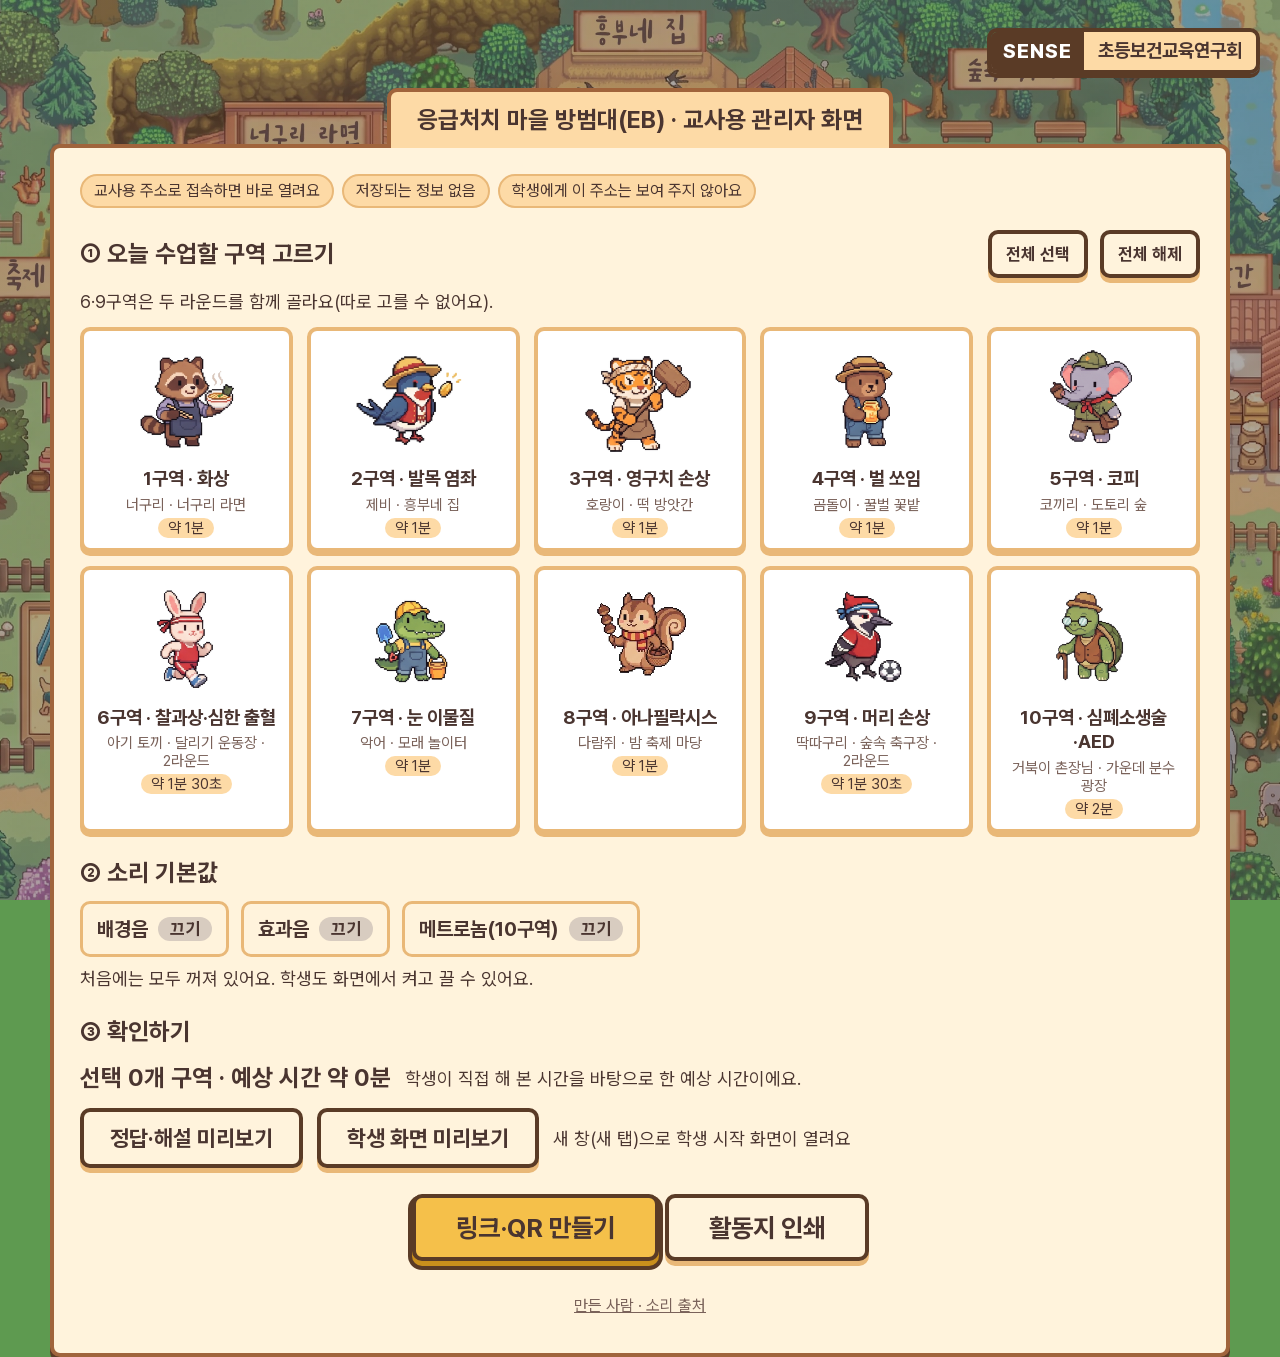
==== commit 6d0fc213: "학생 첫 화면·교사용 화면 오른쪽 위에 SENSE 초등보건교육연구회 이름표(A안) 추가 Co-Authored-By: Claude Opus 5.5 <noreply@anthropic." ====
--- a/teacher.html
+++ b/teacher.html
@@ -5,10 +5,12 @@
 <meta name="viewport" content="width=device-width, initial-scale=1">
 <meta name="robots" content="noindex">
 <title>응급처치 마을 방범대(EB) · 교사용 관리자 화면</title>
-<link rel="stylesheet" href="css/pretendard.css">
-<link rel="stylesheet" href="css/common.css">
+<link rel="stylesheet" href="css/pretendard.css?v=20261111a">
+<link rel="stylesheet" href="css/common.css?v=20261111a">
 </head>
 <body class="teacher-page">
+<!-- 오른쪽 위 연구회 이름표 (A안) -->
+<div class="sense-tag"><span class="s-en">SENSE</span><span class="s-ko">초등보건교육연구회</span></div>
 <div class="teacher-wrap">
   <div class="tab-title" id="pageTitle"></div>
 
@@ -76,10 +78,10 @@
   </main>
 </div>
 
-<script src="content.js"></script>
-<script src="js/common.js"></script>
-<script src="js/qrcode.js"></script>
-<script src="js/worksheet.js?v=20261106b"></script>
-<script src="js/teacher.js"></script>
+<script src="content.js?v=20261111a"></script>
+<script src="js/common.js?v=20261111a"></script>
+<script src="js/qrcode.js?v=20261111a"></script>
+<script src="js/worksheet.js?v=20261111a"></script>
+<script src="js/teacher.js?v=20261111a"></script>
 </body>
 </html>
--- a/css/common.css
+++ b/css/common.css
@@ -699,7 +699,59 @@
 .ws-block ol { list-style: none; margin: 0; padding: 0 4px; }
 .ws-block li { font-size: 17px; line-height: 2.1; }
 .ws-blank { display: inline-block; border-bottom: 1.5px solid #333; height: 1.2em; vertical-align: -3px; margin: 0 3px; }
+.ws-answer { color: #C62828; font-weight: 700; text-decoration: underline; text-underline-offset: 3px; }
 .ws-check { display: inline-block; width: 15px; height: 15px; border: 1.5px solid #333; border-radius: 3px; margin-right: 8px; vertical-align: -2px; }
 .ws-page .danger { color: #C62828; font-weight: 700; text-decoration: underline; text-underline-offset: 3px; }
 .ws-page footer { flex: none; text-align: center; font-weight: 700; font-size: 16px; border-top: 2px solid #333; padding-top: 8px; }
 @media (max-width: 840px) { .ws-preview .ws-page { zoom: .5; } }
+
+/* 마을 왼쪽 위: '해결한 주민' 칸은 빼고 모은 배지 → 배지 상자 → 미니맵 순서 (위치는 village.js stackHud) */
+#solvedBox { display: none; }
+@media (max-width: 600px) and (orientation: portrait) {
+  .minimap:not(.big) { width: 150px; }
+}
+
+/* 배지 상자: 배지 수에 맞춰 폭이 줄어듦 (칸 크기 --slot) */
+.badge-slots { width: auto !important; --slot: 34px; }
+.minimap:not(.big) { left: 14px; }
+@media (max-width: 600px) and (orientation: portrait) {
+  .badge-slots { --slot: 27px; }
+}
+
+/* =====================================================================
+   SENSE 초등보건교육연구회 이름표 (A안 · 나무 표지판형)
+   학생 첫 화면 · 교사용 화면 오른쪽 위. 색은 마을 표지판 나무색·살구색.
+   글꼴은 페이지 글꼴을 그대로 따름: 학생 화면 갈무리11, 교사용 화면 프리텐다드
+   ===================================================================== */
+.sense-tag {
+  position: absolute; top: 16px; right: 18px; z-index: 5;
+  display: inline-flex; align-items: stretch;
+  border: var(--line) solid var(--wood-dark); border-radius: var(--radius);
+  box-shadow: 0 4px 0 var(--wood-dark); overflow: hidden;
+  font-family: var(--font-title); font-weight: 700; font-size: 22px; line-height: 1.3;
+  white-space: nowrap; pointer-events: none; user-select: none;
+}
+.scene > .sense-tag { position: absolute; }   /* 장면 칸 공통 규칙(position: relative)보다 우선 */
+.sense-tag .s-en { display: flex; align-items: center; padding: 6px 12px; background: var(--wood-dark); color: #fff; letter-spacing: 2px; }
+.sense-tag .s-ko { display: flex; align-items: center; padding: 6px 14px; background: var(--sign); color: var(--ink); }
+
+/* 교사용 화면: 프리텐다드에 맞춰 조금 작게 */
+.teacher-page .sense-tag { font-size: 19px; }
+.teacher-page .sense-tag .s-en { font-size: 20px; font-weight: 800; letter-spacing: 1px; }
+/* 교사용 화면이 좁을 때: 가운데 제목과 겹치지 않게 제목 위 오른쪽에 따로 한 줄 */
+@media (max-width: 1300px) {
+  .teacher-page .sense-tag { position: relative; top: auto; right: auto; display: flex; width: fit-content; margin: 0 0 14px auto; }
+}
+
+/* 세로 화면(태블릿·휴대폰): 첫화면 그림이 이름표 아래에서 시작하도록 */
+@media (orientation: portrait) {
+  .title-art .scene-main { padding-top: max(6vh, 80px) !important; }
+}
+/* 휴대폰 세로: 이름표를 작게 */
+@media (max-width: 600px) and (orientation: portrait) {
+  .sense-tag { top: 10px; right: 10px; font-size: 15px; border-width: 3px; box-shadow: 0 3px 0 var(--wood-dark); }
+  .sense-tag .s-en { padding: 4px 8px; letter-spacing: 1px; }
+  .sense-tag .s-ko { padding: 4px 10px; }
+  .teacher-page .sense-tag, .teacher-page .sense-tag .s-en { font-size: 15px; }
+  .title-art .scene-main { padding-top: 58px !important; }
+}
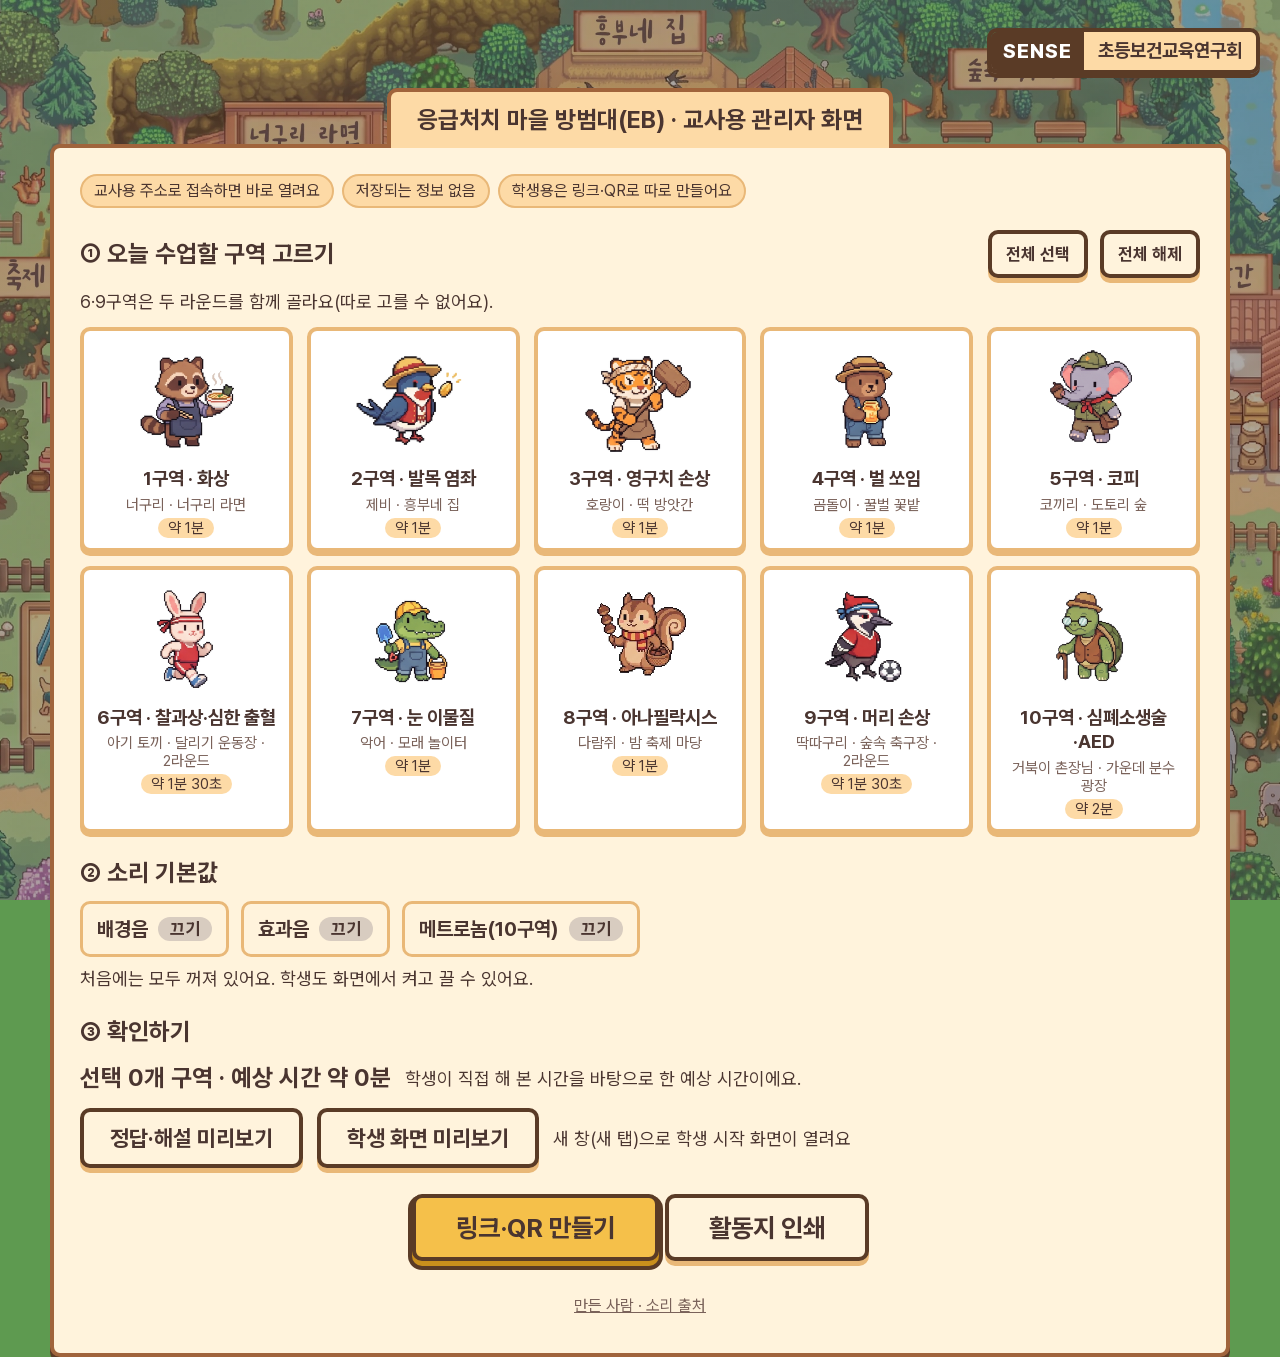
==== commit d7f6111b: "교사 화면 안내 문구 변경: 학생용은 링크·QR로 따로 만들어요 Co-Authored-By: Claude Opus 5.5 <noreply@anthropic.com> Claude-S" ====
--- a/teacher.html
+++ b/teacher.html
@@ -78,7 +78,7 @@
   </main>
 </div>
 
-<script src="content.js?v=20261111a"></script>
+<script src="content.js?v=20261116a"></script>
 <script src="js/common.js?v=20261111a"></script>
 <script src="js/qrcode.js?v=20261111a"></script>
 <script src="js/worksheet.js?v=20261111a"></script>
